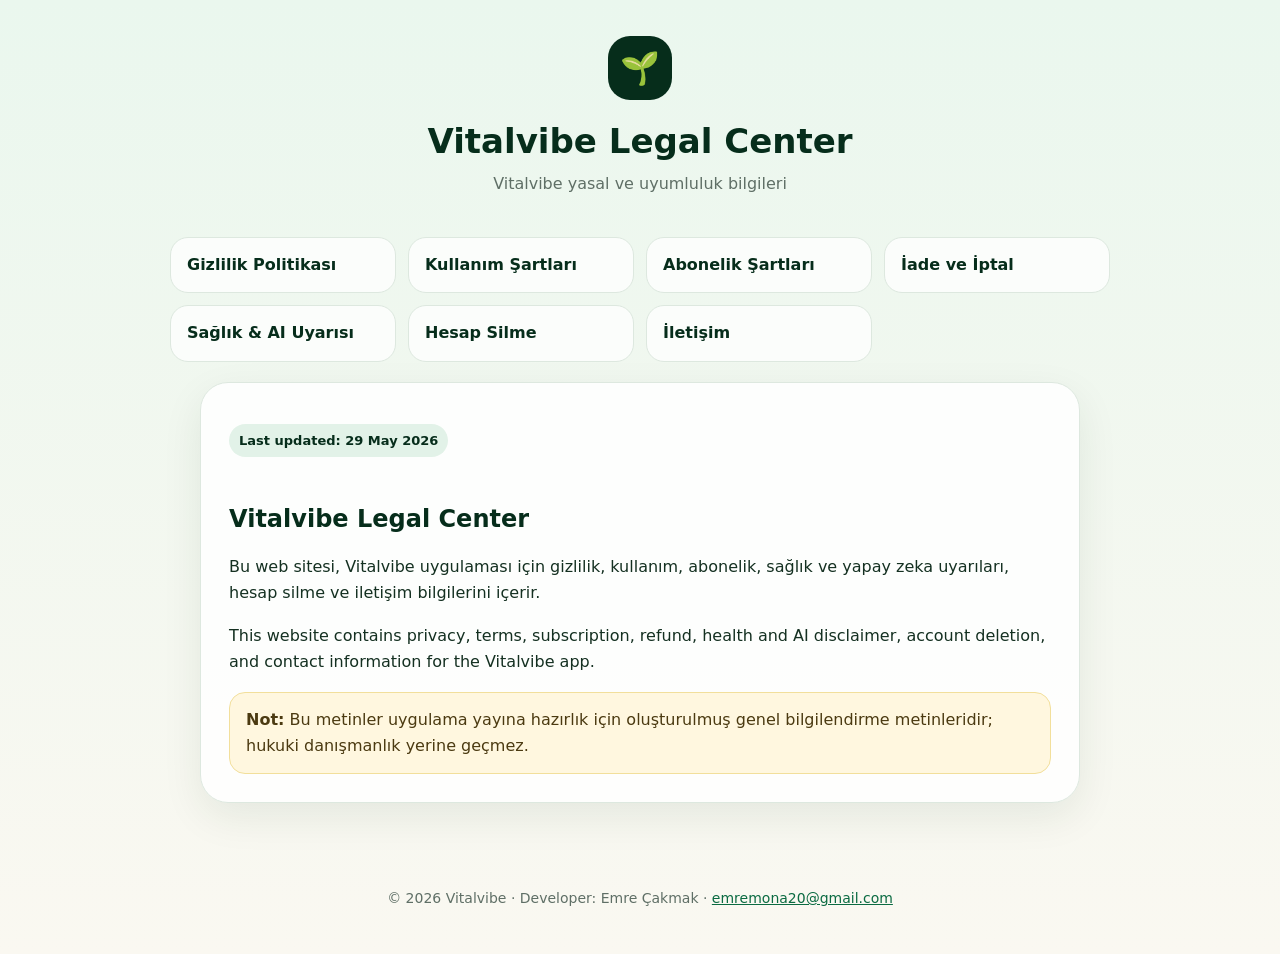
==== index.html @ 35de5104 "Add files via upload" ====
<!doctype html><html lang="tr"><head>
<meta charset="utf-8"><meta name="viewport" content="width=device-width, initial-scale=1">
<title>Vitalvibe Legal Center | Vitalvibe</title><meta name="description" content="Vitalvibe legal information">
<link rel="stylesheet" href="style.css"></head><body>
<header><div class="logo">🌱</div><h1>Vitalvibe Legal Center</h1><p class="subtitle">Vitalvibe yasal ve uyumluluk bilgileri</p></header>

<nav>
  <a href="privacy-policy.html">Gizlilik Politikası</a>
  <a href="terms-of-use.html">Kullanım Şartları</a>
  <a href="subscription-terms.html">Abonelik Şartları</a>
  <a href="refund-policy.html">İade ve İptal</a>
  <a href="health-ai-disclaimer.html">Sağlık & AI Uyarısı</a>
  <a href="delete-account.html">Hesap Silme</a>
  <a href="contact.html">İletişim</a>
</nav>

<main><section class="card">
<p class="badge">Last updated: 29 May 2026</p>
<h2>Vitalvibe Legal Center</h2>
<p>Bu web sitesi, Vitalvibe uygulaması için gizlilik, kullanım, abonelik, sağlık ve yapay zeka uyarıları, hesap silme ve iletişim bilgilerini içerir.</p>
<p>This website contains privacy, terms, subscription, refund, health and AI disclaimer, account deletion, and contact information for the Vitalvibe app.</p>
<div class="notice"><strong>Not:</strong> Bu metinler uygulama yayına hazırlık için oluşturulmuş genel bilgilendirme metinleridir; hukuki danışmanlık yerine geçmez.</div>
</section></main>
<footer>© 2026 Vitalvibe · Developer: Emre Çakmak · <a href="mailto:emremona20@gmail.com">emremona20@gmail.com</a></footer>
</body></html>
---- style.css ----
:root{--green:#062d1b;--mint:#eaf7ee;--cream:#faf8f1;--text:#143021;--muted:#5f6f66;--line:#dde8df}
*{box-sizing:border-box}body{margin:0;font-family:Inter,system-ui,-apple-system,BlinkMacSystemFont,"Segoe UI",sans-serif;background:linear-gradient(180deg,var(--mint),var(--cream));color:var(--text);line-height:1.65}
header{padding:36px 20px 20px;text-align:center}.logo{width:64px;height:64px;border-radius:22px;background:var(--green);display:inline-flex;align-items:center;justify-content:center;color:white;font-size:32px;margin-bottom:12px}
h1,h2,h3{color:var(--green);line-height:1.25}h1{font-size:34px;margin:8px 0}h2{font-size:24px;margin-top:34px}.subtitle{color:var(--muted);max-width:760px;margin:0 auto}
nav{max-width:980px;margin:20px auto;padding:0 20px;display:grid;grid-template-columns:repeat(auto-fit,minmax(220px,1fr));gap:12px}
nav a{display:block;background:rgba(255,255,255,.75);border:1px solid var(--line);color:var(--green);text-decoration:none;border-radius:18px;padding:14px 16px;font-weight:700}
main{max-width:920px;margin:20px auto 56px;padding:0 20px}.card{background:rgba(255,255,255,.86);border:1px solid var(--line);border-radius:28px;padding:28px;box-shadow:0 14px 40px rgba(6,45,27,.08)}
.badge{display:inline-block;background:#e2f2e8;color:var(--green);border-radius:999px;padding:6px 10px;font-size:13px;font-weight:700}ul{padding-left:22px}a{color:#0b6b42}
footer{max-width:920px;margin:0 auto;padding:28px 20px 44px;color:var(--muted);font-size:14px;text-align:center}
.lang{border-top:1px solid var(--line);margin-top:34px;padding-top:26px}.notice{background:#fff7df;border:1px solid #f2df9b;border-radius:16px;padding:14px 16px;color:#4b3a11}
table{width:100%;border-collapse:collapse;margin:14px 0}td,th{border:1px solid var(--line);padding:10px;text-align:left;vertical-align:top}
@media(max-width:600px){h1{font-size:28px}.card{padding:20px;border-radius:22px}}
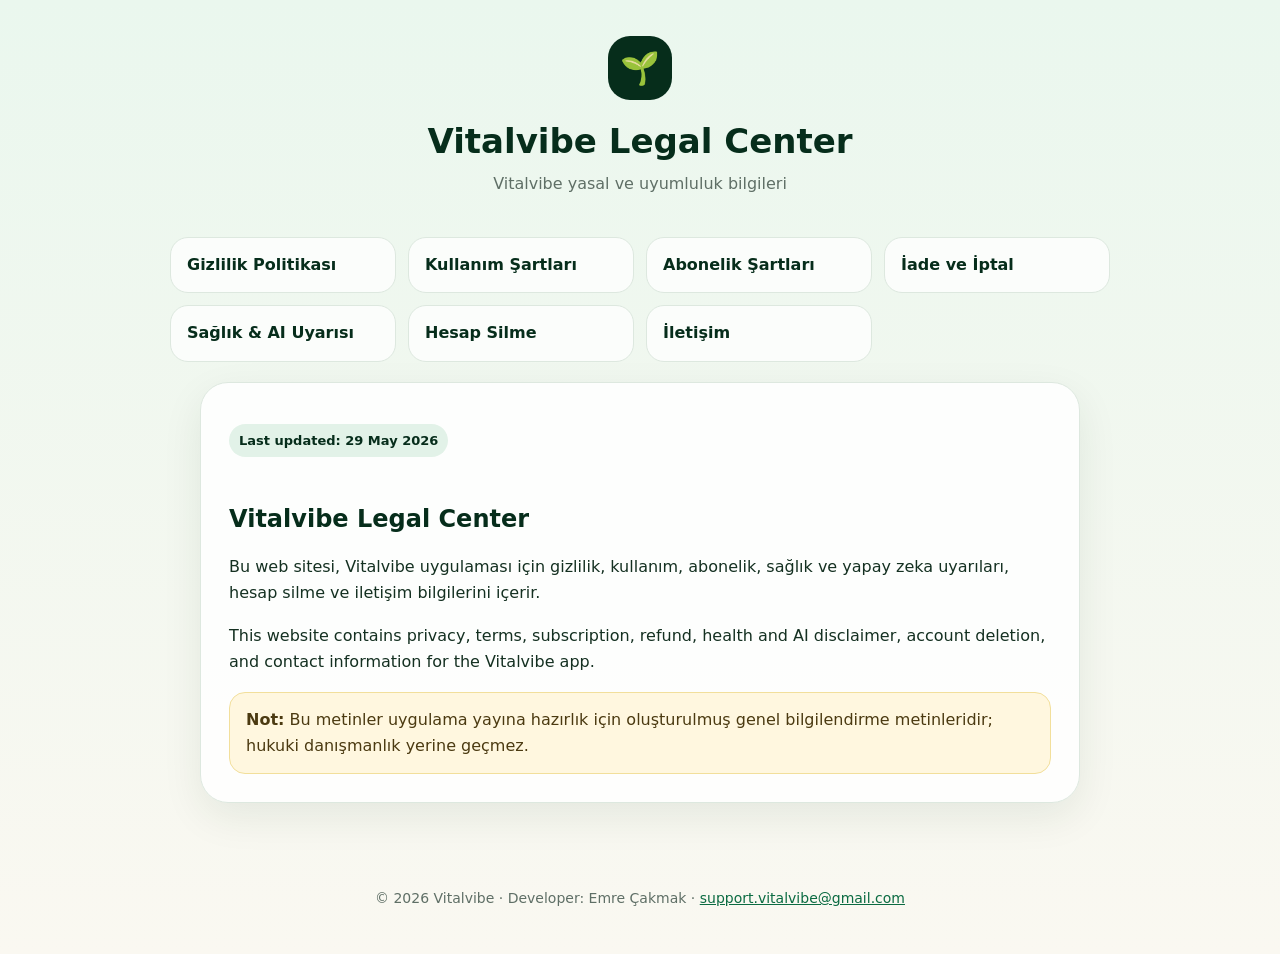
==== commit 27765637: "Update index.html" ====
--- a/index.html
+++ b/index.html
@@ -21,5 +21,5 @@
 <p>This website contains privacy, terms, subscription, refund, health and AI disclaimer, account deletion, and contact information for the Vitalvibe app.</p>
 <div class="notice"><strong>Not:</strong> Bu metinler uygulama yayına hazırlık için oluşturulmuş genel bilgilendirme metinleridir; hukuki danışmanlık yerine geçmez.</div>
 </section></main>
-<footer>© 2026 Vitalvibe · Developer: Emre Çakmak · <a href="mailto:emremona20@gmail.com">emremona20@gmail.com</a></footer>
-</body></html>+<footer>© 2026 Vitalvibe · Developer: Emre Çakmak · <a href="mailto:support.vitalvibe@gmail.com">support.vitalvibe@gmail.com</a></footer>
+</body></html>
